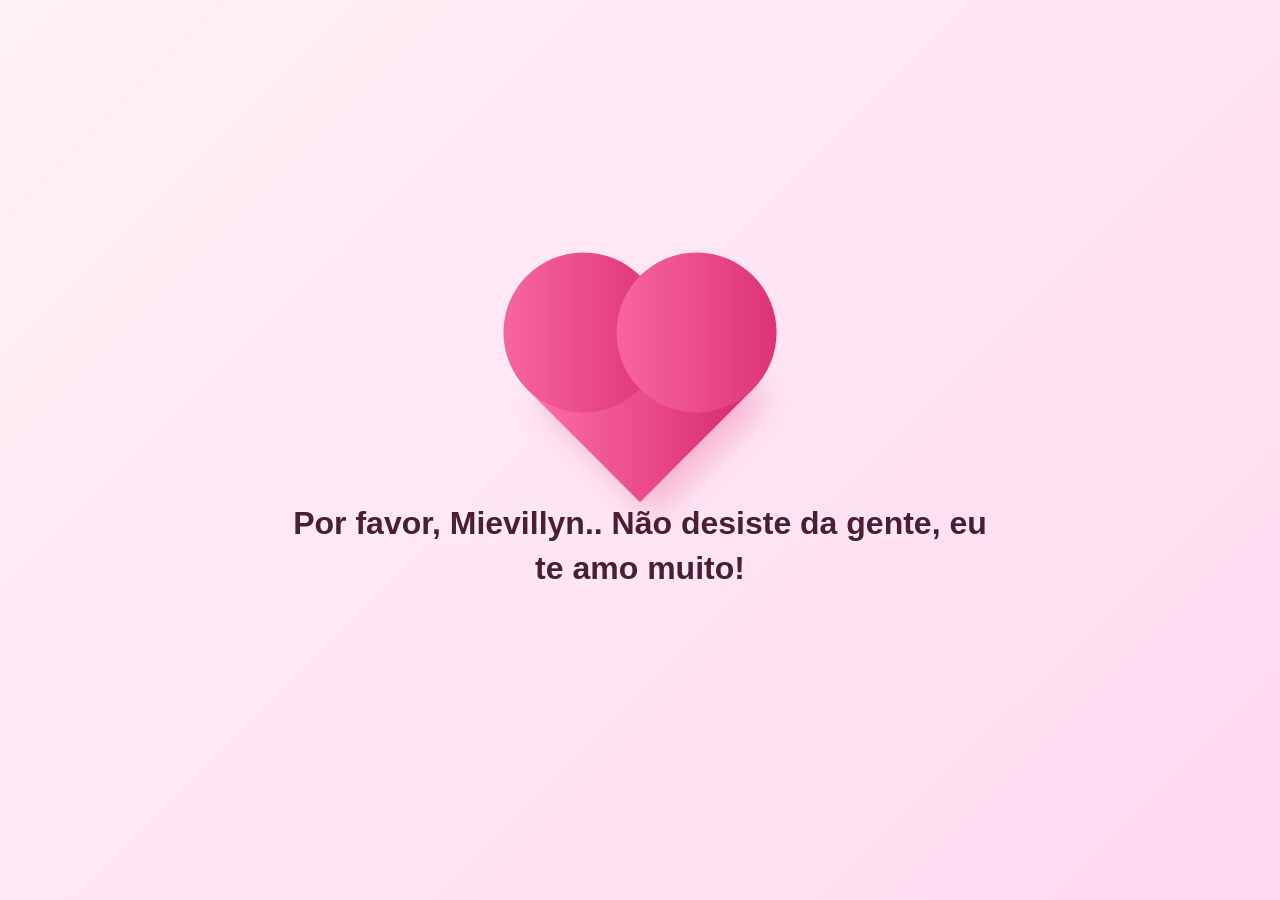
==== mensagem.html @ da9fbdf4 "Adiciona páginas da mensagem de amor" ====
<!DOCTYPE html>
<html lang="pt-BR">
  <head>
    <meta charset="UTF-8" />
    <meta name="viewport" content="width=device-width, initial-scale=1.0" />
    <title>Mensagem de amor</title>
    <style>
      :root {
        --pink-1: #fff1f7;
        --pink-2: #ffd9ee;
        --pink-3: #ff6fa9;
        --pink-4: #d6296d;
        --text: #4d1d33;
      }

      * {
        box-sizing: border-box;
      }

      body {
        margin: 0;
        min-height: 100vh;
        display: grid;
        place-items: center;
        background: linear-gradient(135deg, var(--pink-1), var(--pink-2));
        font-family: Arial, Helvetica, sans-serif;
        color: var(--text);
      }

      .container {
        text-align: center;
        padding: 40px 20px;
      }

      .heart {
        width: 160px;
        height: 160px;
        position: relative;
        transform: rotate(-45deg);
        margin: 0 auto 32px;
        background: linear-gradient(135deg, var(--pink-3), var(--pink-4));
        animation: pulse 1.2s infinite ease-in-out;
        box-shadow: 0 18px 30px rgba(214, 41, 109, 0.25);
      }

      .heart::before,
      .heart::after {
        content: "";
        position: absolute;
        width: 160px;
        height: 160px;
        background: inherit;
        border-radius: 50%;
      }

      .heart::before {
        top: -80px;
        left: 0;
      }

      .heart::after {
        left: 80px;
        top: 0;
      }

      @keyframes pulse {
        0%, 100% {
          transform: rotate(-45deg) scale(1);
        }
        50% {
          transform: rotate(-45deg) scale(1.08);
        }
      }

      .message {
        max-width: 700px;
        margin: 0 auto;
        font-size: clamp(1.4rem, 2.5vw, 2.5rem);
        line-height: 1.4;
        font-weight: 700;
        text-shadow: 0 2px 8px rgba(255, 255, 255, 0.5);
      }
    </style>
  </head>
  <body>
    <div class="container">
      <div class="heart" aria-label="coração"></div>
      <p class="message">Por favor, Mievillyn.. Não desiste da gente, eu te amo muito!</p>
    </div>
  </body>
</html>
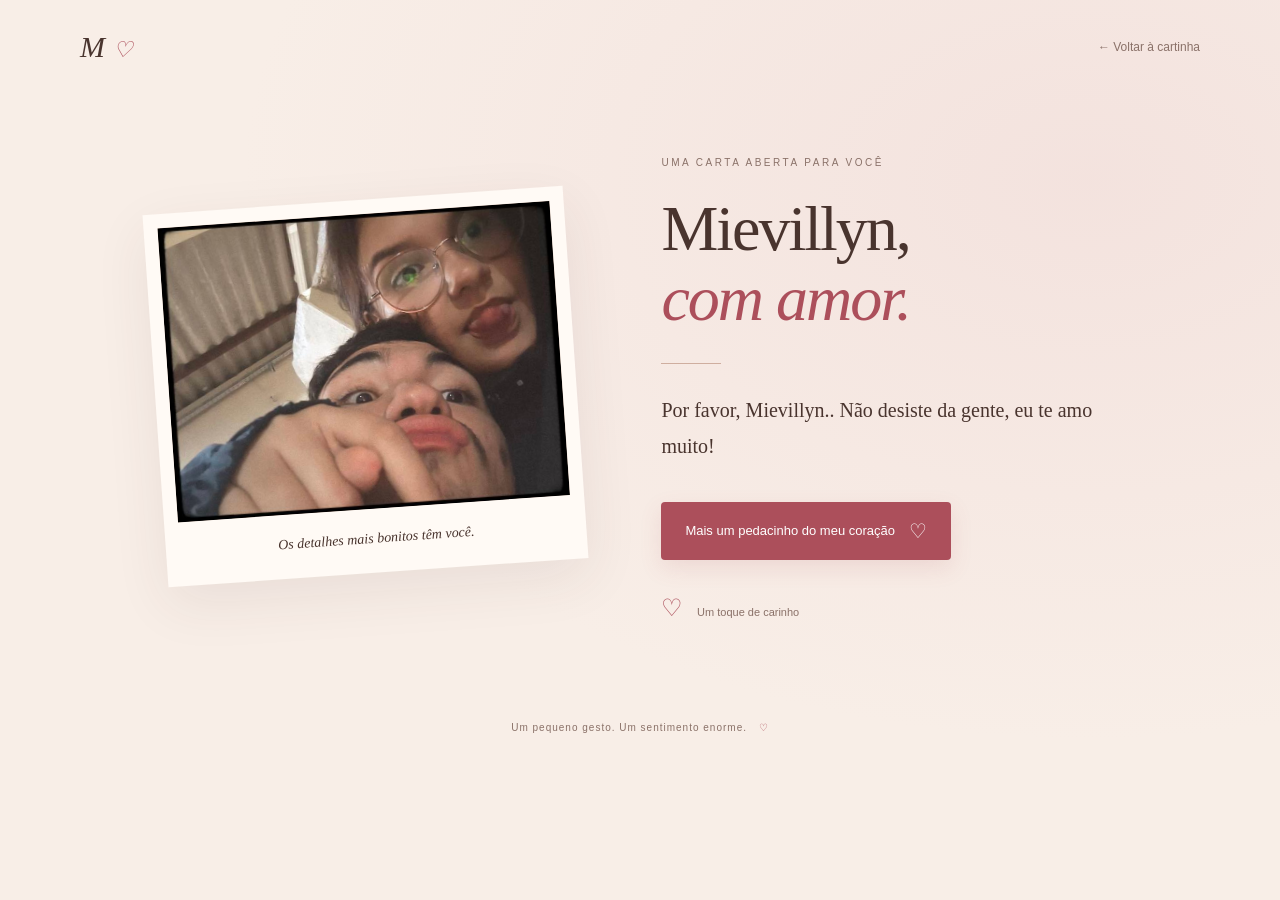
==== commit cafdd929: "Melhora visual e interações e adiciona foto do casal" ====
--- a/mensagem.html
+++ b/mensagem.html
@@ -1,91 +1,3 @@
-<!DOCTYPE html>
-<html lang="pt-BR">
-  <head>
-    <meta charset="UTF-8" />
-    <meta name="viewport" content="width=device-width, initial-scale=1.0" />
-    <title>Mensagem de amor</title>
-    <style>
-      :root {
-        --pink-1: #fff1f7;
-        --pink-2: #ffd9ee;
-        --pink-3: #ff6fa9;
-        --pink-4: #d6296d;
-        --text: #4d1d33;
-      }
-
-      * {
-        box-sizing: border-box;
-      }
-
-      body {
-        margin: 0;
-        min-height: 100vh;
-        display: grid;
-        place-items: center;
-        background: linear-gradient(135deg, var(--pink-1), var(--pink-2));
-        font-family: Arial, Helvetica, sans-serif;
-        color: var(--text);
-      }
-
-      .container {
-        text-align: center;
-        padding: 40px 20px;
-      }
-
-      .heart {
-        width: 160px;
-        height: 160px;
-        position: relative;
-        transform: rotate(-45deg);
-        margin: 0 auto 32px;
-        background: linear-gradient(135deg, var(--pink-3), var(--pink-4));
-        animation: pulse 1.2s infinite ease-in-out;
-        box-shadow: 0 18px 30px rgba(214, 41, 109, 0.25);
-      }
-
-      .heart::before,
-      .heart::after {
-        content: "";
-        position: absolute;
-        width: 160px;
-        height: 160px;
-        background: inherit;
-        border-radius: 50%;
-      }
-
-      .heart::before {
-        top: -80px;
-        left: 0;
-      }
-
-      .heart::after {
-        left: 80px;
-        top: 0;
-      }
-
-      @keyframes pulse {
-        0%, 100% {
-          transform: rotate(-45deg) scale(1);
-        }
-        50% {
-          transform: rotate(-45deg) scale(1.08);
-        }
-      }
-
-      .message {
-        max-width: 700px;
-        margin: 0 auto;
-        font-size: clamp(1.4rem, 2.5vw, 2.5rem);
-        line-height: 1.4;
-        font-weight: 700;
-        text-shadow: 0 2px 8px rgba(255, 255, 255, 0.5);
-      }
-    </style>
-  </head>
-  <body>
-    <div class="container">
-      <div class="heart" aria-label="coração"></div>
-      <p class="message">Por favor, Mievillyn.. Não desiste da gente, eu te amo muito!</p>
-    </div>
-  </body>
-</html>
+<!DOCTYPE html>
+<html lang="pt-BR"><head><meta charset="UTF-8"><meta name="viewport" content="width=device-width, initial-scale=1"><meta name="theme-color" content="#f8eee7"><title>Para Mievillyn, com amor</title><link rel="stylesheet" href="style.css"><script src="script.js" defer></script></head>
+<body><div class="petals" aria-hidden="true"></div><header><a class="brand" href="index.html" aria-label="Voltar ao início">M <span>♡</span></a><a class="back" href="index.html">← Voltar à cartinha</a></header><main class="letter-layout"><figure class="polaroid"><div class="photo-frame"><img src="assets/nossa-foto.jpg" alt="Uma lembrança carinhosa de nós dois" width="592" height="1280" fetchpriority="high"></div><figcaption>Os detalhes mais bonitos têm você.</figcaption></figure><article class="letter"><p class="eyebrow">UMA CARTA ABERTA PARA VOCÊ</p><h1>Mievillyn,<br><em>com amor.</em></h1><div class="rule"></div><p class="original">Por favor, Mievillyn.. Não desiste da gente, eu te amo muito!</p><button class="button" id="reveal" aria-expanded="false" aria-controls="extra">Mais um pedacinho do meu coração <span aria-hidden="true">♡</span></button><div id="extra" hidden><p class="extra-text">Você é muito especial para mim. Que essa cartinha seja um abraço, mesmo de longe.</p><p class="signature">Com todo o meu carinho, <span>♡</span></p></div><button class="heart-button" id="hearts" aria-label="Espalhar corações">♡ <span>Um toque de carinho</span></button></article></main><footer>Um pequeno gesto. Um sentimento enorme. <span>♡</span></footer></body></html>
--- a/style.css
+++ b/style.css
@@ -0,0 +1,3 @@
+:root{--bg:#f8eee7;--ink:#49342e;--muted:#8a7168;--accent:#ac4f5b;--paper:#fffaf5}*{box-sizing:border-box}body{margin:0;background:var(--bg);color:var(--ink);font-family:Arial,Helvetica,sans-serif;background-image:radial-gradient(ellipse at 85% 20%,#efd7d580,transparent 55%);min-height:100vh}header{max-width:1200px;margin:auto;padding:30px 40px;display:flex;align-items:center;justify-content:space-between}header>span,.eyebrow{font-size:10px;letter-spacing:2.5px;color:var(--muted);line-height:1.8}.brand{font:italic 30px Georgia,serif;color:var(--ink);text-decoration:none}.brand span{color:var(--accent);font-size:22px}.back{font-size:12px;color:var(--muted);text-decoration:none}.welcome{text-align:center;padding:35px 20px 50px}h1{font:normal clamp(46px,6vw,78px)/1.1 Georgia,serif;letter-spacing:-2px;margin:22px 0}h1 em{color:var(--accent);font-weight:normal}.intro{color:var(--muted);font-size:15px;line-height:1.9}.button{border:0;cursor:pointer;display:inline-flex;gap:24px;align-items:center;justify-content:center;padding:17px 24px;border-radius:4px;background:var(--accent);color:white;font:13px Arial,sans-serif;text-decoration:none;box-shadow:0 8px 22px #ac4f5b20;transition:transform .2s,background .2s}.button:hover{transform:translateY(-3px);background:#913e49}.button span{font-size:20px}.hint{font-size:11px;color:var(--muted);margin-top:18px}.envelope{display:block;position:relative;width:235px;height:145px;margin:38px auto 32px;background:#e4c8b5;border-radius:4px;box-shadow:0 15px 35px #49342e18;transform:rotate(-5deg);transition:transform .3s;text-decoration:none;overflow:hidden}.envelope:hover{transform:rotate(0deg) translateY(-7px)}.envelope:before,.envelope:after{content:"";position:absolute;inset:0;background:#ecd5c5;clip-path:polygon(0 0,55% 60%,0 100%)}.envelope:after{transform:scaleX(-1)}.envelope-flap{position:absolute;inset:0;background:#f1ddcf;clip-path:polygon(0 0,100% 0,50% 60%);z-index:1}.seal{position:absolute;z-index:2;left:calc(50% - 20px);top:60px;background:var(--accent);color:#fff1e9;width:40px;height:40px;border-radius:50%;font:28px/40px Georgia,serif;box-shadow:0 3px 8px #49342e22}.envelope-label{position:absolute;z-index:3;bottom:15px;right:18px;font:italic 12px Georgia,serif;color:var(--muted)}footer{text-align:center;padding:22px;font-size:10px;letter-spacing:1px;color:var(--muted)}footer span{color:var(--accent);margin-left:8px}.letter-layout{max-width:1050px;margin:50px auto 70px;padding:0 40px;display:grid;grid-template-columns:1fr 1.1fr;gap:85px;align-items:center}.polaroid{margin:0;padding:14px 14px 26px;background:var(--paper);box-shadow:0 18px 55px #49342e15;transform:rotate(-4deg)}.photo-placeholder{aspect-ratio:4/5;display:flex;flex-direction:column;align-items:center;justify-content:center;background:linear-gradient(140deg,#eed9d0,#dec0bf);color:#946869;text-align:center}.photo-placeholder>span{font:100px Georgia,serif}.photo-placeholder p{font:26px/1.5 Georgia,serif}.polaroid img{width:100%;aspect-ratio:4/5;object-fit:cover;display:block}.polaroid figcaption{font:italic 14px Georgia,serif;text-align:center;padding-top:22px}.letter h1{font-size:clamp(45px,5vw,66px)}.rule{height:1px;width:60px;background:#cfae9f;margin:28px 0}.original,.extra-text{font:20px/1.8 Georgia,serif}.letter .button{margin-top:18px;gap:14px}.signature{font:italic 23px Georgia,serif;color:var(--accent)}.heart-button{display:block;margin-top:26px;padding:8px 0;background:none;border:none;color:var(--accent);cursor:pointer;font-size:24px}.heart-button span{font:11px Arial,sans-serif;margin-left:7px;color:var(--muted)}a:focus-visible,button:focus-visible{outline:3px solid var(--ink);outline-offset:6px}.petals{pointer-events:none;position:fixed;inset:0;overflow:hidden;z-index:5}.floating-heart{position:absolute;bottom:-40px;color:var(--accent);font:28px Georgia,serif;animation:float-up 3s ease-out forwards}@keyframes float-up{from{opacity:0;transform:translateY(0) rotate(-15deg)}15%{opacity:.8}to{opacity:0;transform:translateY(-90vh) rotate(25deg)}}[hidden]{display:none!important}@media(max-width:700px){header{padding:22px}header>span{font-size:8px;letter-spacing:1.4px}.welcome{padding-top:25px}.letter-layout{grid-template-columns:1fr;gap:45px;padding:0 28px;margin:25px auto 40px}.polaroid{width:80%;max-width:330px;margin:auto}.letter{text-align:center}.rule{margin:25px auto}.heart-button{margin:25px auto}.letter .button{font-size:12px;padding:15px}.original,.extra-text{font-size:19px}}@media(prefers-reduced-motion:reduce){*,*:before,*:after{animation:none!important;transition:none!important;scroll-behavior:auto!important}}
+
+.photo-frame{position:relative;aspect-ratio:4/3;overflow:hidden;background:#ead4c7}.polaroid .photo-frame img{position:absolute;width:75%;height:133.333%;max-width:none;left:12.5%;top:-16.666%;aspect-ratio:auto;object-fit:cover;transform:rotate(-90deg)}
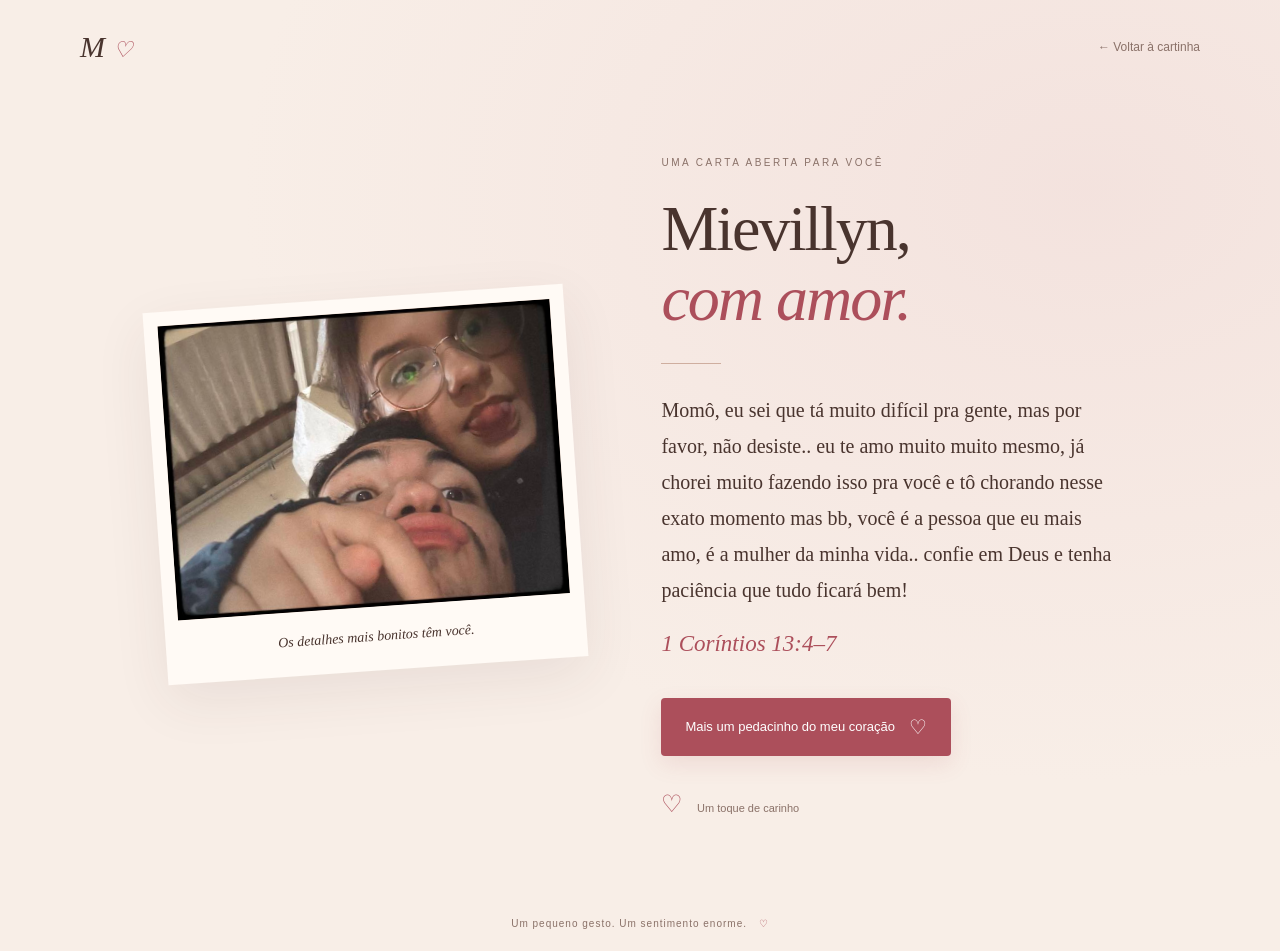
==== commit 34f0462e: "Atualiza carta com mensagem pessoal e referência bíblica" ====
--- a/mensagem.html
+++ b/mensagem.html
@@ -1,3 +1,3 @@
 <!DOCTYPE html>
 <html lang="pt-BR"><head><meta charset="UTF-8"><meta name="viewport" content="width=device-width, initial-scale=1"><meta name="theme-color" content="#f8eee7"><title>Para Mievillyn, com amor</title><link rel="stylesheet" href="style.css"><script src="script.js" defer></script></head>
-<body><div class="petals" aria-hidden="true"></div><header><a class="brand" href="index.html" aria-label="Voltar ao início">M <span>♡</span></a><a class="back" href="index.html">← Voltar à cartinha</a></header><main class="letter-layout"><figure class="polaroid"><div class="photo-frame"><img src="assets/nossa-foto.jpg" alt="Uma lembrança carinhosa de nós dois" width="592" height="1280" fetchpriority="high"></div><figcaption>Os detalhes mais bonitos têm você.</figcaption></figure><article class="letter"><p class="eyebrow">UMA CARTA ABERTA PARA VOCÊ</p><h1>Mievillyn,<br><em>com amor.</em></h1><div class="rule"></div><p class="original">Por favor, Mievillyn.. Não desiste da gente, eu te amo muito!</p><button class="button" id="reveal" aria-expanded="false" aria-controls="extra">Mais um pedacinho do meu coração <span aria-hidden="true">♡</span></button><div id="extra" hidden><p class="extra-text">Você é muito especial para mim. Que essa cartinha seja um abraço, mesmo de longe.</p><p class="signature">Com todo o meu carinho, <span>♡</span></p></div><button class="heart-button" id="hearts" aria-label="Espalhar corações">♡ <span>Um toque de carinho</span></button></article></main><footer>Um pequeno gesto. Um sentimento enorme. <span>♡</span></footer></body></html>
+<body><div class="petals" aria-hidden="true"></div><header><a class="brand" href="index.html" aria-label="Voltar ao início">M <span>♡</span></a><a class="back" href="index.html">← Voltar à cartinha</a></header><main class="letter-layout"><figure class="polaroid"><div class="photo-frame"><img src="assets/nossa-foto.jpg" alt="Uma lembrança carinhosa de nós dois" width="592" height="1280" fetchpriority="high"></div><figcaption>Os detalhes mais bonitos têm você.</figcaption></figure><article class="letter"><p class="eyebrow">UMA CARTA ABERTA PARA VOCÊ</p><h1>Mievillyn,<br><em>com amor.</em></h1><div class="rule"></div><p class="original">Momô, eu sei que tá muito difícil pra gente, mas por favor, não desiste.. eu te amo muito muito mesmo, já chorei muito fazendo isso pra você e tô chorando nesse exato momento mas bb, você é a pessoa que eu mais amo, é a mulher da minha vida.. confie em Deus e tenha paciência que tudo ficará bem!</p><p class="signature">1 Coríntios 13:4–7</p><button class="button" id="reveal" aria-expanded="false" aria-controls="extra">Mais um pedacinho do meu coração <span aria-hidden="true">♡</span></button><div id="extra" hidden><p class="extra-text">Você é muito especial para mim. Que essa cartinha seja um abraço, mesmo de longe.</p><p class="signature">Com todo o meu carinho, <span>♡</span></p></div><button class="heart-button" id="hearts" aria-label="Espalhar corações">♡ <span>Um toque de carinho</span></button></article></main><footer>Um pequeno gesto. Um sentimento enorme. <span>♡</span></footer></body></html>
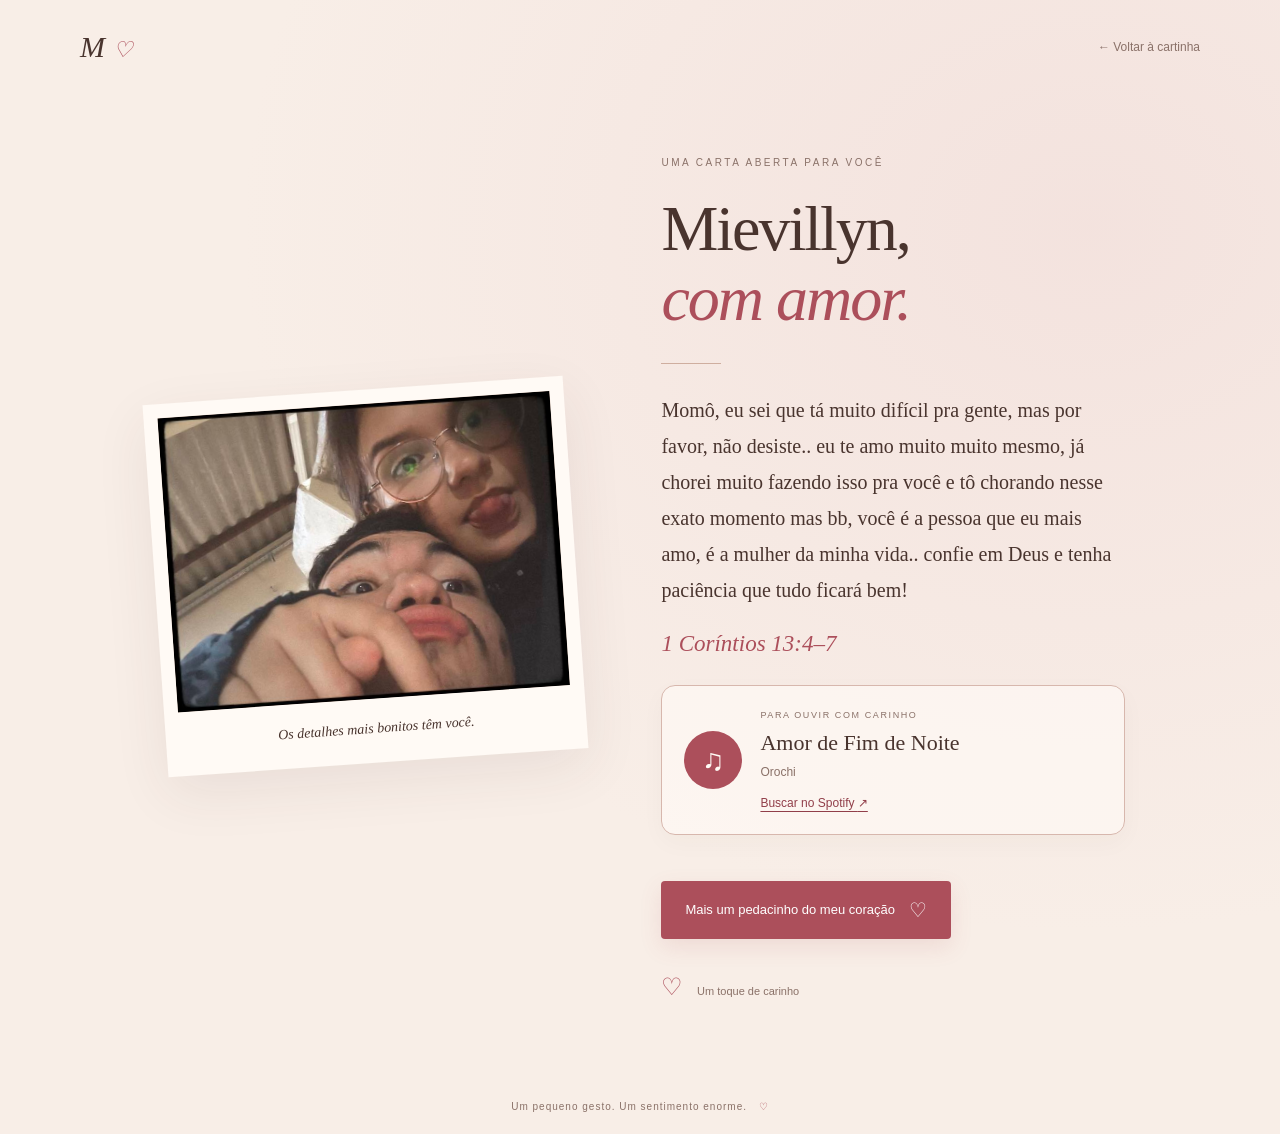
==== commit 400dba34: "Adiciona caixinha de música com busca no Spotify" ====
--- a/mensagem.html
+++ b/mensagem.html
@@ -1,3 +1,3 @@
 <!DOCTYPE html>
 <html lang="pt-BR"><head><meta charset="UTF-8"><meta name="viewport" content="width=device-width, initial-scale=1"><meta name="theme-color" content="#f8eee7"><title>Para Mievillyn, com amor</title><link rel="stylesheet" href="style.css"><script src="script.js" defer></script></head>
-<body><div class="petals" aria-hidden="true"></div><header><a class="brand" href="index.html" aria-label="Voltar ao início">M <span>♡</span></a><a class="back" href="index.html">← Voltar à cartinha</a></header><main class="letter-layout"><figure class="polaroid"><div class="photo-frame"><img src="assets/nossa-foto.jpg" alt="Uma lembrança carinhosa de nós dois" width="592" height="1280" fetchpriority="high"></div><figcaption>Os detalhes mais bonitos têm você.</figcaption></figure><article class="letter"><p class="eyebrow">UMA CARTA ABERTA PARA VOCÊ</p><h1>Mievillyn,<br><em>com amor.</em></h1><div class="rule"></div><p class="original">Momô, eu sei que tá muito difícil pra gente, mas por favor, não desiste.. eu te amo muito muito mesmo, já chorei muito fazendo isso pra você e tô chorando nesse exato momento mas bb, você é a pessoa que eu mais amo, é a mulher da minha vida.. confie em Deus e tenha paciência que tudo ficará bem!</p><p class="signature">1 Coríntios 13:4–7</p><button class="button" id="reveal" aria-expanded="false" aria-controls="extra">Mais um pedacinho do meu coração <span aria-hidden="true">♡</span></button><div id="extra" hidden><p class="extra-text">Você é muito especial para mim. Que essa cartinha seja um abraço, mesmo de longe.</p><p class="signature">Com todo o meu carinho, <span>♡</span></p></div><button class="heart-button" id="hearts" aria-label="Espalhar corações">♡ <span>Um toque de carinho</span></button></article></main><footer>Um pequeno gesto. Um sentimento enorme. <span>♡</span></footer></body></html>
+<body><div class="petals" aria-hidden="true"></div><header><a class="brand" href="index.html" aria-label="Voltar ao início">M <span>♡</span></a><a class="back" href="index.html">← Voltar à cartinha</a></header><main class="letter-layout"><figure class="polaroid"><div class="photo-frame"><img src="assets/nossa-foto.jpg" alt="Uma lembrança carinhosa de nós dois" width="592" height="1280" fetchpriority="high"></div><figcaption>Os detalhes mais bonitos têm você.</figcaption></figure><article class="letter"><p class="eyebrow">UMA CARTA ABERTA PARA VOCÊ</p><h1>Mievillyn,<br><em>com amor.</em></h1><div class="rule"></div><p class="original">Momô, eu sei que tá muito difícil pra gente, mas por favor, não desiste.. eu te amo muito muito mesmo, já chorei muito fazendo isso pra você e tô chorando nesse exato momento mas bb, você é a pessoa que eu mais amo, é a mulher da minha vida.. confie em Deus e tenha paciência que tudo ficará bem!</p><p class="signature">1 Coríntios 13:4–7</p><section class="music-card" aria-labelledby="music-title"><span class="music-icon" aria-hidden="true">♫</span><div class="music-info"><p class="music-caption">PARA OUVIR COM CARINHO</p><h2 id="music-title">Amor de Fim de Noite</h2><p class="music-artist">Orochi</p><a class="music-link" href="https://open.spotify.com/search/Amor%20de%20Fim%20de%20Noite%20Orochi" target="_blank" rel="noopener noreferrer">Buscar no Spotify <span aria-hidden="true">↗</span><span class="sr-only"> (abre em outra aba)</span></a></div></section><button class="button" id="reveal" aria-expanded="false" aria-controls="extra">Mais um pedacinho do meu coração <span aria-hidden="true">♡</span></button><div id="extra" hidden><p class="extra-text">Você é muito especial para mim. Que essa cartinha seja um abraço, mesmo de longe.</p><p class="signature">Com todo o meu carinho, <span>♡</span></p></div><button class="heart-button" id="hearts" aria-label="Espalhar corações">♡ <span>Um toque de carinho</span></button></article></main><footer>Um pequeno gesto. Um sentimento enorme. <span>♡</span></footer></body></html>
--- a/style.css
+++ b/style.css
@@ -1,3 +1,5 @@
 :root{--bg:#f8eee7;--ink:#49342e;--muted:#8a7168;--accent:#ac4f5b;--paper:#fffaf5}*{box-sizing:border-box}body{margin:0;background:var(--bg);color:var(--ink);font-family:Arial,Helvetica,sans-serif;background-image:radial-gradient(ellipse at 85% 20%,#efd7d580,transparent 55%);min-height:100vh}header{max-width:1200px;margin:auto;padding:30px 40px;display:flex;align-items:center;justify-content:space-between}header>span,.eyebrow{font-size:10px;letter-spacing:2.5px;color:var(--muted);line-height:1.8}.brand{font:italic 30px Georgia,serif;color:var(--ink);text-decoration:none}.brand span{color:var(--accent);font-size:22px}.back{font-size:12px;color:var(--muted);text-decoration:none}.welcome{text-align:center;padding:35px 20px 50px}h1{font:normal clamp(46px,6vw,78px)/1.1 Georgia,serif;letter-spacing:-2px;margin:22px 0}h1 em{color:var(--accent);font-weight:normal}.intro{color:var(--muted);font-size:15px;line-height:1.9}.button{border:0;cursor:pointer;display:inline-flex;gap:24px;align-items:center;justify-content:center;padding:17px 24px;border-radius:4px;background:var(--accent);color:white;font:13px Arial,sans-serif;text-decoration:none;box-shadow:0 8px 22px #ac4f5b20;transition:transform .2s,background .2s}.button:hover{transform:translateY(-3px);background:#913e49}.button span{font-size:20px}.hint{font-size:11px;color:var(--muted);margin-top:18px}.envelope{display:block;position:relative;width:235px;height:145px;margin:38px auto 32px;background:#e4c8b5;border-radius:4px;box-shadow:0 15px 35px #49342e18;transform:rotate(-5deg);transition:transform .3s;text-decoration:none;overflow:hidden}.envelope:hover{transform:rotate(0deg) translateY(-7px)}.envelope:before,.envelope:after{content:"";position:absolute;inset:0;background:#ecd5c5;clip-path:polygon(0 0,55% 60%,0 100%)}.envelope:after{transform:scaleX(-1)}.envelope-flap{position:absolute;inset:0;background:#f1ddcf;clip-path:polygon(0 0,100% 0,50% 60%);z-index:1}.seal{position:absolute;z-index:2;left:calc(50% - 20px);top:60px;background:var(--accent);color:#fff1e9;width:40px;height:40px;border-radius:50%;font:28px/40px Georgia,serif;box-shadow:0 3px 8px #49342e22}.envelope-label{position:absolute;z-index:3;bottom:15px;right:18px;font:italic 12px Georgia,serif;color:var(--muted)}footer{text-align:center;padding:22px;font-size:10px;letter-spacing:1px;color:var(--muted)}footer span{color:var(--accent);margin-left:8px}.letter-layout{max-width:1050px;margin:50px auto 70px;padding:0 40px;display:grid;grid-template-columns:1fr 1.1fr;gap:85px;align-items:center}.polaroid{margin:0;padding:14px 14px 26px;background:var(--paper);box-shadow:0 18px 55px #49342e15;transform:rotate(-4deg)}.photo-placeholder{aspect-ratio:4/5;display:flex;flex-direction:column;align-items:center;justify-content:center;background:linear-gradient(140deg,#eed9d0,#dec0bf);color:#946869;text-align:center}.photo-placeholder>span{font:100px Georgia,serif}.photo-placeholder p{font:26px/1.5 Georgia,serif}.polaroid img{width:100%;aspect-ratio:4/5;object-fit:cover;display:block}.polaroid figcaption{font:italic 14px Georgia,serif;text-align:center;padding-top:22px}.letter h1{font-size:clamp(45px,5vw,66px)}.rule{height:1px;width:60px;background:#cfae9f;margin:28px 0}.original,.extra-text{font:20px/1.8 Georgia,serif}.letter .button{margin-top:18px;gap:14px}.signature{font:italic 23px Georgia,serif;color:var(--accent)}.heart-button{display:block;margin-top:26px;padding:8px 0;background:none;border:none;color:var(--accent);cursor:pointer;font-size:24px}.heart-button span{font:11px Arial,sans-serif;margin-left:7px;color:var(--muted)}a:focus-visible,button:focus-visible{outline:3px solid var(--ink);outline-offset:6px}.petals{pointer-events:none;position:fixed;inset:0;overflow:hidden;z-index:5}.floating-heart{position:absolute;bottom:-40px;color:var(--accent);font:28px Georgia,serif;animation:float-up 3s ease-out forwards}@keyframes float-up{from{opacity:0;transform:translateY(0) rotate(-15deg)}15%{opacity:.8}to{opacity:0;transform:translateY(-90vh) rotate(25deg)}}[hidden]{display:none!important}@media(max-width:700px){header{padding:22px}header>span{font-size:8px;letter-spacing:1.4px}.welcome{padding-top:25px}.letter-layout{grid-template-columns:1fr;gap:45px;padding:0 28px;margin:25px auto 40px}.polaroid{width:80%;max-width:330px;margin:auto}.letter{text-align:center}.rule{margin:25px auto}.heart-button{margin:25px auto}.letter .button{font-size:12px;padding:15px}.original,.extra-text{font-size:19px}}@media(prefers-reduced-motion:reduce){*,*:before,*:after{animation:none!important;transition:none!important;scroll-behavior:auto!important}}
 
 .photo-frame{position:relative;aspect-ratio:4/3;overflow:hidden;background:#ead4c7}.polaroid .photo-frame img{position:absolute;width:75%;height:133.333%;max-width:none;left:12.5%;top:-16.666%;aspect-ratio:auto;object-fit:cover;transform:rotate(-90deg)}
+
+.music-card{display:flex;align-items:center;gap:18px;margin:28px 0;padding:22px;border:1px solid #d7b7ad;border-radius:14px;background:#fffaf5b3;text-align:left;box-shadow:0 8px 24px #49342e08}.music-icon{display:grid;place-items:center;flex-shrink:0;width:58px;height:58px;border-radius:50%;background:#ac4f5b;color:#fffaf5;font:30px Georgia,serif}.music-info{min-width:0}.music-caption{font-size:9px;letter-spacing:1.6px;line-height:1.6;color:var(--muted);margin:0 0 7px}.music-info h2{font:normal 22px/1.3 Georgia,serif;margin:0}.music-artist{font-size:12px;color:var(--muted);margin:7px 0 14px}.music-link{display:inline-block;color:#913e49;font-size:12px;line-height:1.5;text-underline-offset:4px}.sr-only{position:absolute;width:1px;height:1px;overflow:hidden;clip-path:inset(50%);white-space:nowrap}@media(max-width:700px){.music-card{padding:18px;gap:14px}.music-info h2{font-size:20px}.music-icon{width:48px;height:48px}}
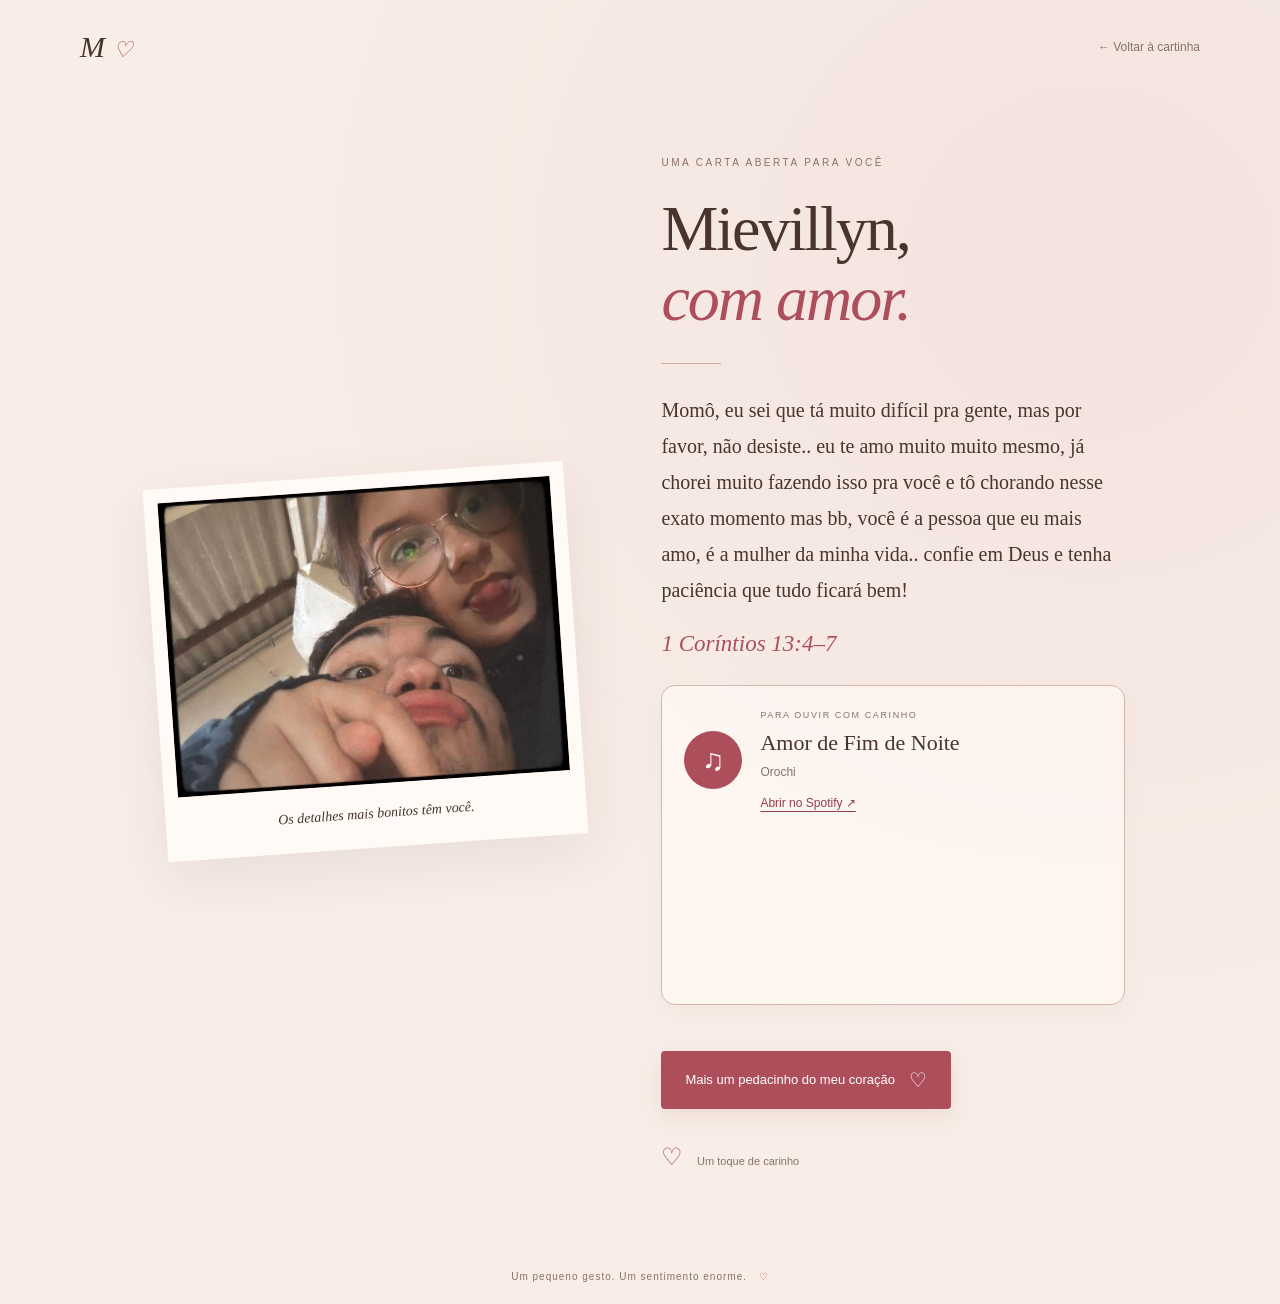
==== commit 07e3a16a: "Incorpora player do Spotify para a faixa enviada" ====
--- a/mensagem.html
+++ b/mensagem.html
@@ -1,3 +1,3 @@
 <!DOCTYPE html>
 <html lang="pt-BR"><head><meta charset="UTF-8"><meta name="viewport" content="width=device-width, initial-scale=1"><meta name="theme-color" content="#f8eee7"><title>Para Mievillyn, com amor</title><link rel="stylesheet" href="style.css"><script src="script.js" defer></script></head>
-<body><div class="petals" aria-hidden="true"></div><header><a class="brand" href="index.html" aria-label="Voltar ao início">M <span>♡</span></a><a class="back" href="index.html">← Voltar à cartinha</a></header><main class="letter-layout"><figure class="polaroid"><div class="photo-frame"><img src="assets/nossa-foto.jpg" alt="Uma lembrança carinhosa de nós dois" width="592" height="1280" fetchpriority="high"></div><figcaption>Os detalhes mais bonitos têm você.</figcaption></figure><article class="letter"><p class="eyebrow">UMA CARTA ABERTA PARA VOCÊ</p><h1>Mievillyn,<br><em>com amor.</em></h1><div class="rule"></div><p class="original">Momô, eu sei que tá muito difícil pra gente, mas por favor, não desiste.. eu te amo muito muito mesmo, já chorei muito fazendo isso pra você e tô chorando nesse exato momento mas bb, você é a pessoa que eu mais amo, é a mulher da minha vida.. confie em Deus e tenha paciência que tudo ficará bem!</p><p class="signature">1 Coríntios 13:4–7</p><section class="music-card" aria-labelledby="music-title"><span class="music-icon" aria-hidden="true">♫</span><div class="music-info"><p class="music-caption">PARA OUVIR COM CARINHO</p><h2 id="music-title">Amor de Fim de Noite</h2><p class="music-artist">Orochi</p><a class="music-link" href="https://open.spotify.com/search/Amor%20de%20Fim%20de%20Noite%20Orochi" target="_blank" rel="noopener noreferrer">Buscar no Spotify <span aria-hidden="true">↗</span><span class="sr-only"> (abre em outra aba)</span></a></div></section><button class="button" id="reveal" aria-expanded="false" aria-controls="extra">Mais um pedacinho do meu coração <span aria-hidden="true">♡</span></button><div id="extra" hidden><p class="extra-text">Você é muito especial para mim. Que essa cartinha seja um abraço, mesmo de longe.</p><p class="signature">Com todo o meu carinho, <span>♡</span></p></div><button class="heart-button" id="hearts" aria-label="Espalhar corações">♡ <span>Um toque de carinho</span></button></article></main><footer>Um pequeno gesto. Um sentimento enorme. <span>♡</span></footer></body></html>
+<body><div class="petals" aria-hidden="true"></div><header><a class="brand" href="index.html" aria-label="Voltar ao início">M <span>♡</span></a><a class="back" href="index.html">← Voltar à cartinha</a></header><main class="letter-layout"><figure class="polaroid"><div class="photo-frame"><img src="assets/nossa-foto.jpg" alt="Uma lembrança carinhosa de nós dois" width="592" height="1280" fetchpriority="high"></div><figcaption>Os detalhes mais bonitos têm você.</figcaption></figure><article class="letter"><p class="eyebrow">UMA CARTA ABERTA PARA VOCÊ</p><h1>Mievillyn,<br><em>com amor.</em></h1><div class="rule"></div><p class="original">Momô, eu sei que tá muito difícil pra gente, mas por favor, não desiste.. eu te amo muito muito mesmo, já chorei muito fazendo isso pra você e tô chorando nesse exato momento mas bb, você é a pessoa que eu mais amo, é a mulher da minha vida.. confie em Deus e tenha paciência que tudo ficará bem!</p><p class="signature">1 Coríntios 13:4–7</p><section class="music-card" aria-labelledby="music-title"><span class="music-icon" aria-hidden="true">♫</span><div class="music-info"><p class="music-caption">PARA OUVIR COM CARINHO</p><h2 id="music-title">Amor de Fim de Noite</h2><p class="music-artist">Orochi</p><a class="music-link" href="https://open.spotify.com/track/1Nmcs8zk7LfcvHRgLtTM5J" target="_blank" rel="noopener noreferrer">Abrir no Spotify <span aria-hidden="true">↗</span><span class="sr-only"> (abre em outra aba)</span></a></div><iframe class="spotify-player" title="Ouvir Amor de Fim de Noite, de Orochi, no Spotify" src="https://open.spotify.com/embed/track/1Nmcs8zk7LfcvHRgLtTM5J?utm_source=generator&amp;theme=0" width="100%" height="152" frameborder="0" allow="autoplay; clipboard-write; encrypted-media; fullscreen; picture-in-picture" loading="lazy" allowfullscreen></iframe></section><button class="button" id="reveal" aria-expanded="false" aria-controls="extra">Mais um pedacinho do meu coração <span aria-hidden="true">♡</span></button><div id="extra" hidden><p class="extra-text">Você é muito especial para mim. Que essa cartinha seja um abraço, mesmo de longe.</p><p class="signature">Com todo o meu carinho, <span>♡</span></p></div><button class="heart-button" id="hearts" aria-label="Espalhar corações">♡ <span>Um toque de carinho</span></button></article></main><footer>Um pequeno gesto. Um sentimento enorme. <span>♡</span></footer></body></html>
--- a/style.css
+++ b/style.css
@@ -3,3 +3,5 @@
 .photo-frame{position:relative;aspect-ratio:4/3;overflow:hidden;background:#ead4c7}.polaroid .photo-frame img{position:absolute;width:75%;height:133.333%;max-width:none;left:12.5%;top:-16.666%;aspect-ratio:auto;object-fit:cover;transform:rotate(-90deg)}
 
 .music-card{display:flex;align-items:center;gap:18px;margin:28px 0;padding:22px;border:1px solid #d7b7ad;border-radius:14px;background:#fffaf5b3;text-align:left;box-shadow:0 8px 24px #49342e08}.music-icon{display:grid;place-items:center;flex-shrink:0;width:58px;height:58px;border-radius:50%;background:#ac4f5b;color:#fffaf5;font:30px Georgia,serif}.music-info{min-width:0}.music-caption{font-size:9px;letter-spacing:1.6px;line-height:1.6;color:var(--muted);margin:0 0 7px}.music-info h2{font:normal 22px/1.3 Georgia,serif;margin:0}.music-artist{font-size:12px;color:var(--muted);margin:7px 0 14px}.music-link{display:inline-block;color:#913e49;font-size:12px;line-height:1.5;text-underline-offset:4px}.sr-only{position:absolute;width:1px;height:1px;overflow:hidden;clip-path:inset(50%);white-space:nowrap}@media(max-width:700px){.music-card{padding:18px;gap:14px}.music-info h2{font-size:20px}.music-icon{width:48px;height:48px}}
+
+.music-card{flex-wrap:wrap}.music-info{flex:1}.spotify-player{display:block;flex:0 0 100%;width:100%;height:152px;border:0;border-radius:12px}
